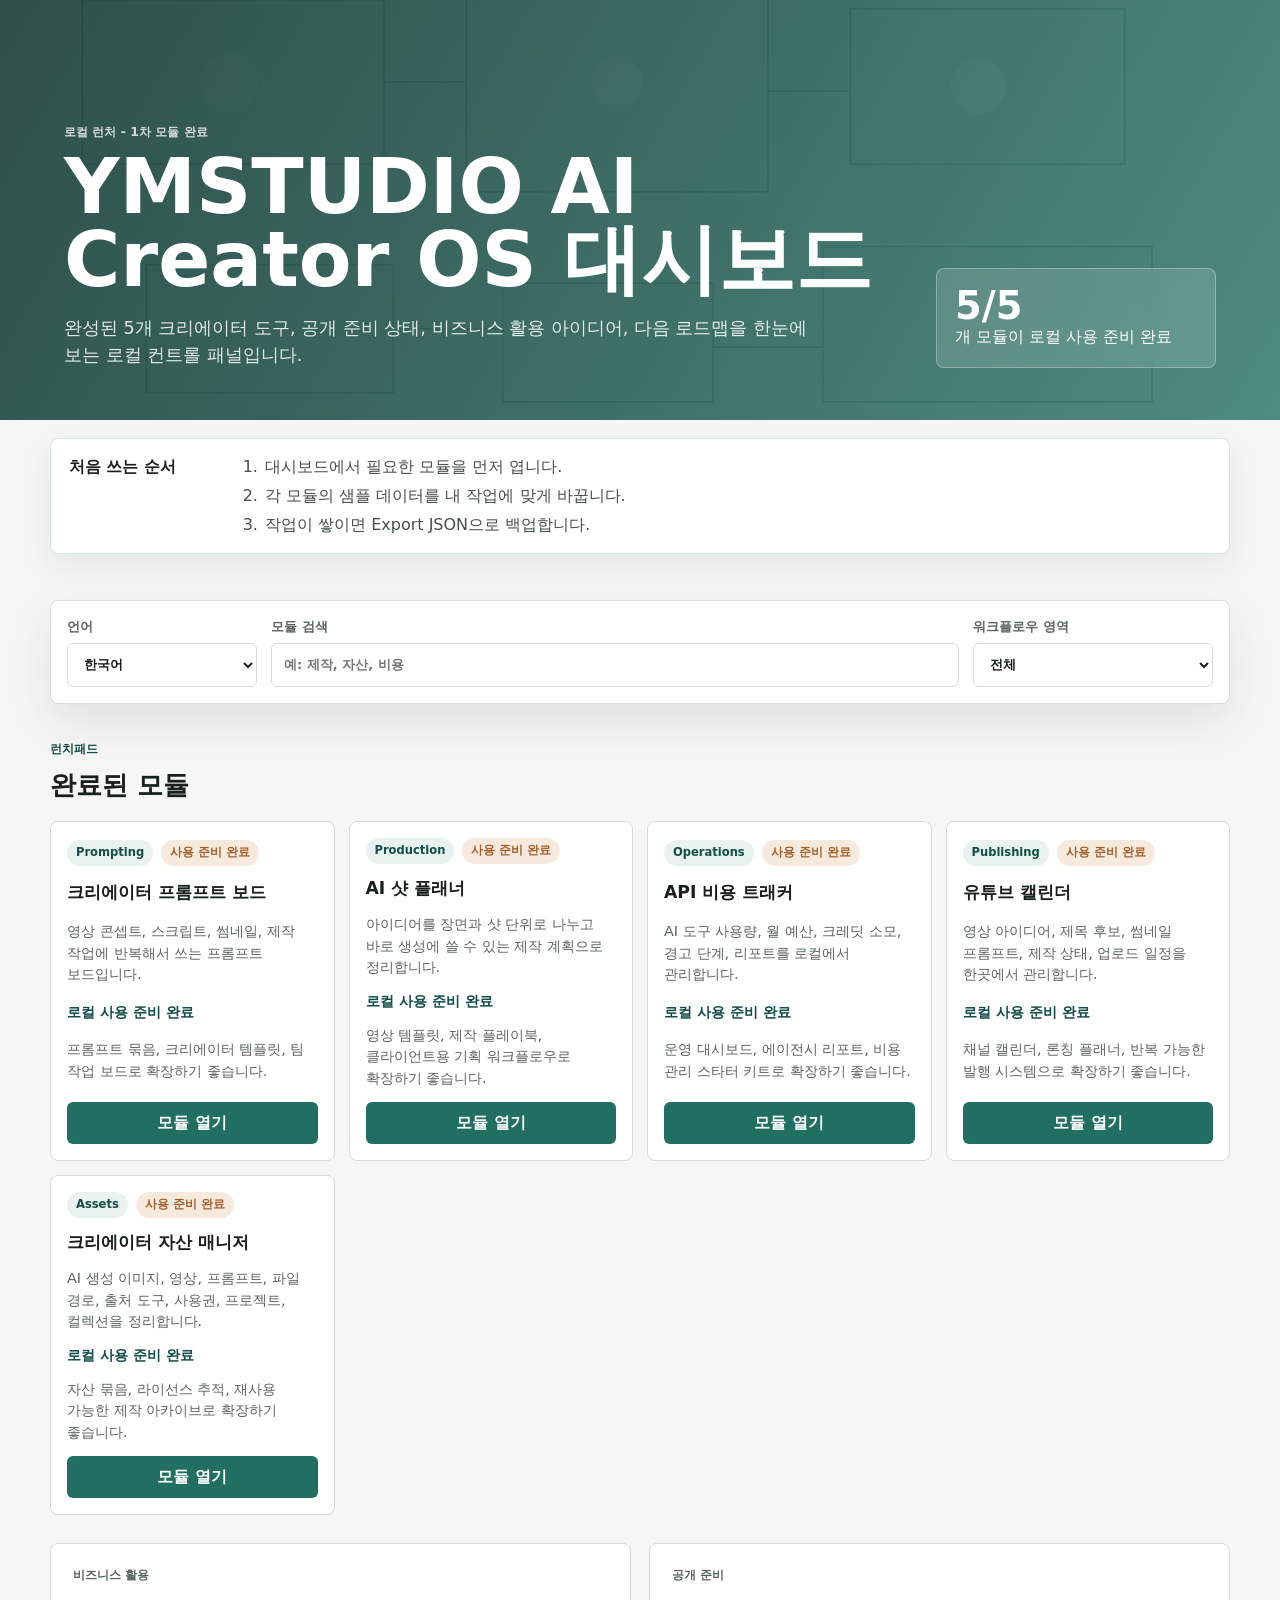
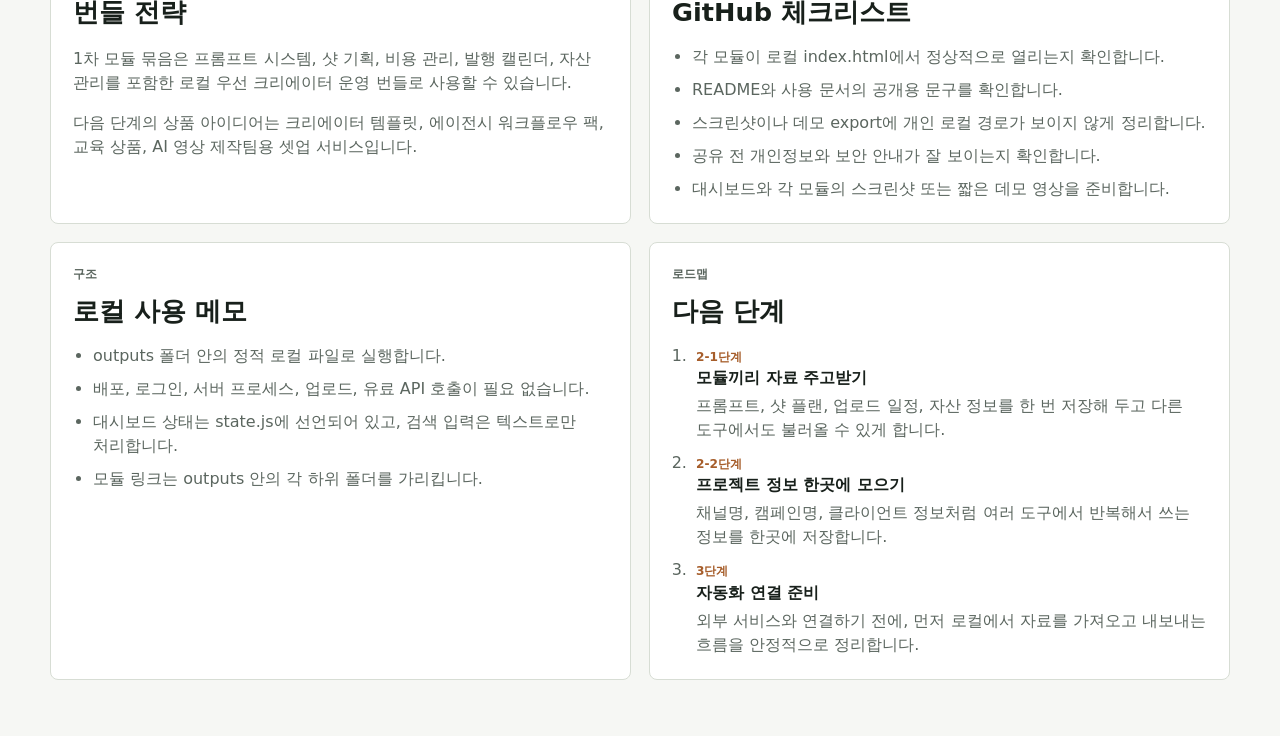
==== index.html @ 654ed4ba "Initial public MVP package" ====
<!doctype html>
<html lang="ko">
  <head>
    <meta charset="utf-8">
    <meta name="viewport" content="width=device-width, initial-scale=1">
    <meta http-equiv="refresh" content="0; url=outputs/creator-os-dashboard/index.html">
    <title>YMSTUDIO AI Creator OS</title>
  </head>
  <body>
    <p>
      YMSTUDIO AI Creator OS 대시보드로 이동합니다.
      <a href="outputs/creator-os-dashboard/index.html">바로 열기</a>
    </p>
  </body>
</html>
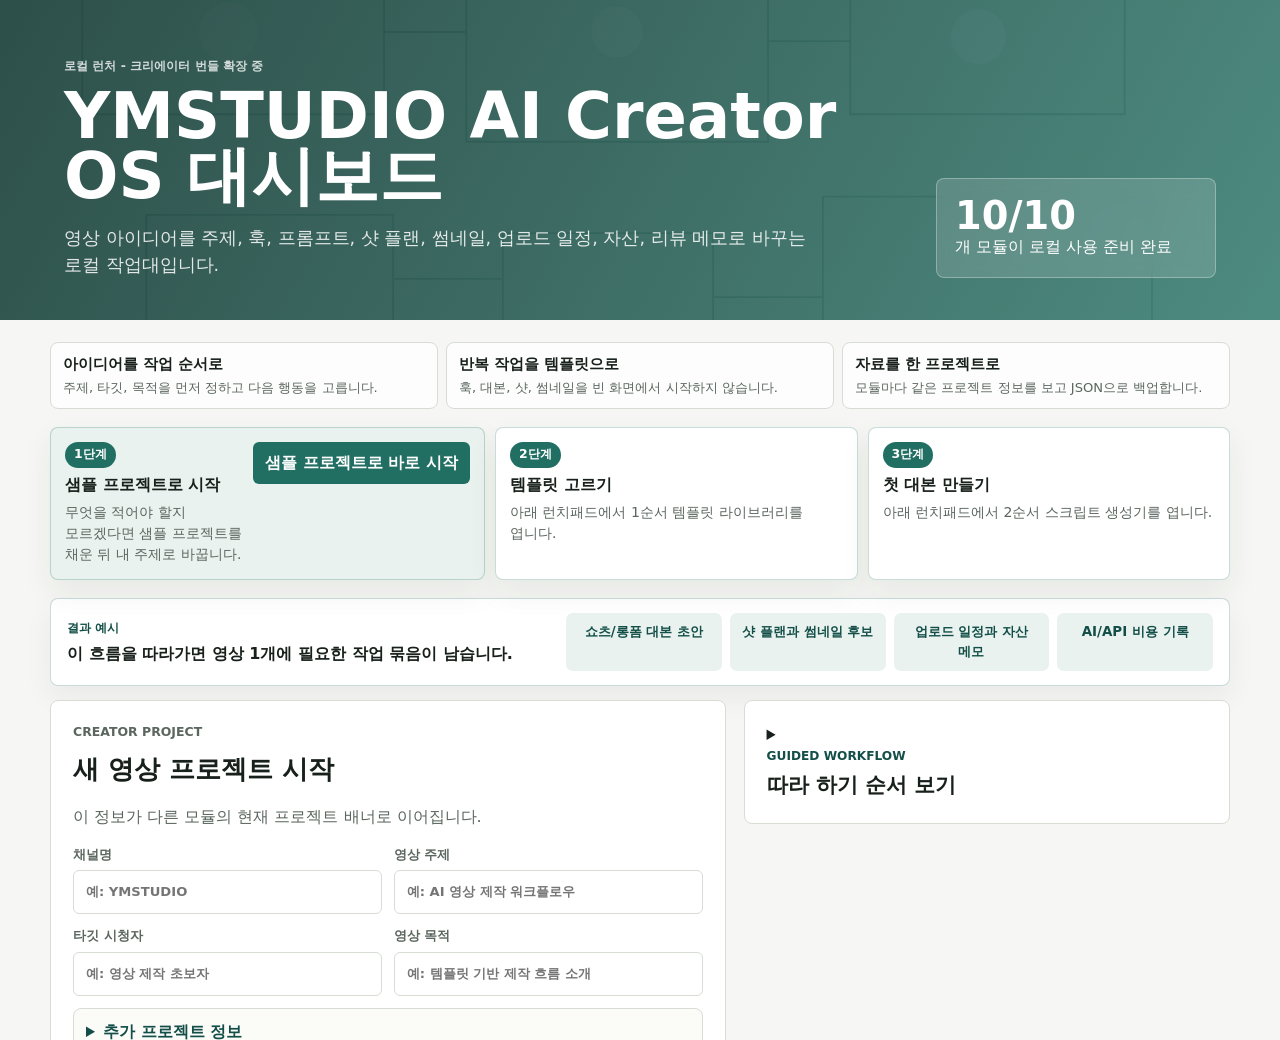
==== commit 2553a6a5: "Add public favicon" ====
--- a/index.html
+++ b/index.html
@@ -3,6 +3,7 @@
   <head>
     <meta charset="utf-8">
     <meta name="viewport" content="width=device-width, initial-scale=1">
+    <link rel="icon" type="image/svg+xml" href="favicon.svg">
     <meta http-equiv="refresh" content="0; url=outputs/creator-os-dashboard/index.html">
     <title>YMSTUDIO AI Creator OS</title>
   </head>
